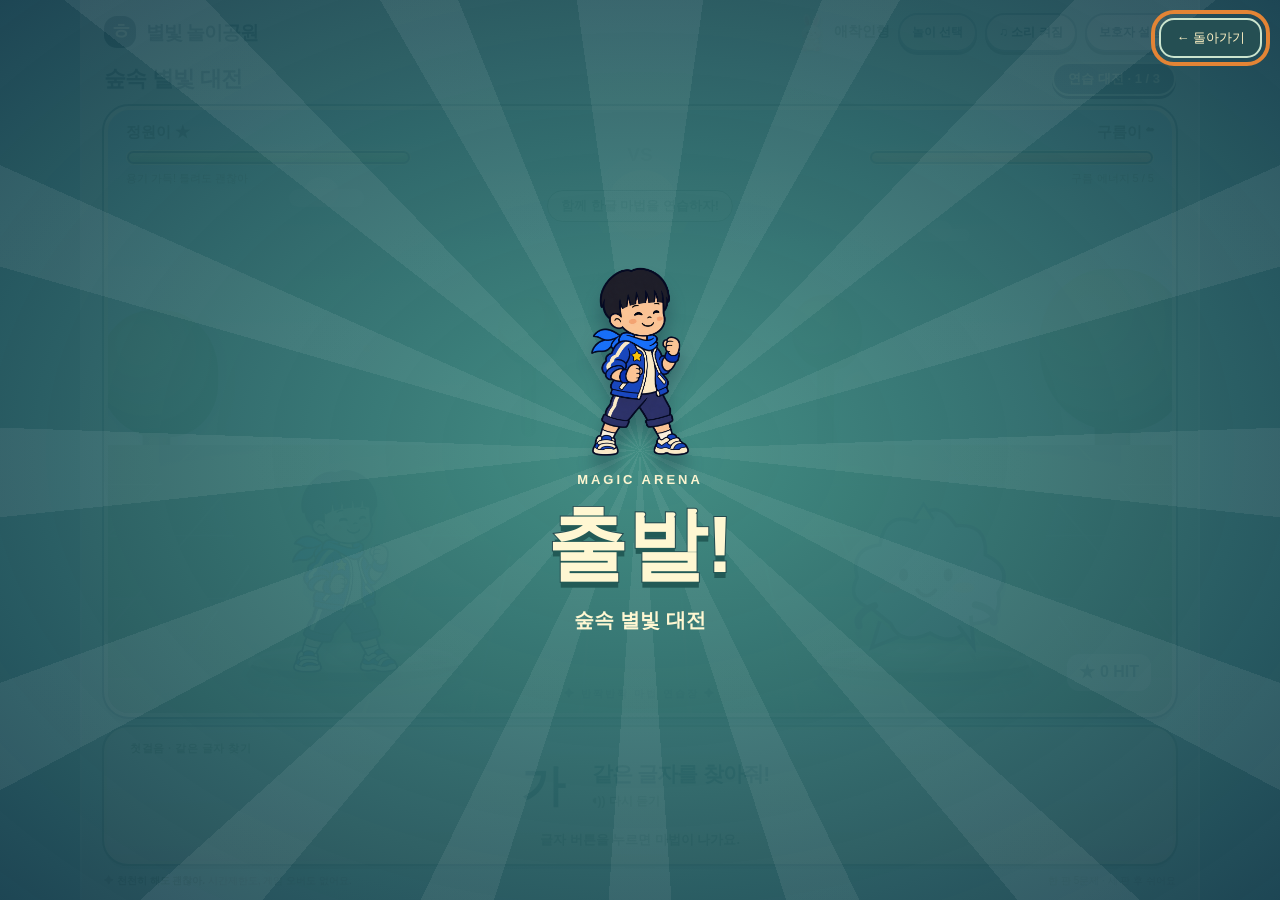
==== games/hangul/battle/index.html @ 3f36e728 "Open the Starlight Play Park with eight games and shared plush companions" ====
<!doctype html>
<html lang="ko">
  <head>
    <meta charset="utf-8" />
    <meta name="viewport" content="width=device-width,initial-scale=1" />
    <meta name="theme-color" content="#1b1835" />
    <title>숲속 별빛 대전 · 별빛 놀이공원</title>
    <link rel="stylesheet" href="../../../shared/hangul/field.css" />
    <script defer src="../../../shared/park.js"></script>
    <script defer src="../../../shared/hangul/words.js"></script>
    <script defer src="../../../shared/hangul/controls.js"></script>
    <script defer src="game.js"></script>
  </head>
  <body class="battle-mode" data-game="battle">
    <main class="shell">
      <header>
        <div class="brand"><span>ㅎ</span>별빛 놀이공원</div>
        <div class="header-actions">
          <div id="petLabel">
            <img id="petPortrait" alt="" /><span>애착인형</span>
          </div>
          <button class="small" id="menuButton">놀이 선택</button
          ><button class="small" id="sound" aria-pressed="true">
            ♪ 소리 켜짐</button
          ><button class="small" id="settings">보호자 설정</button>
        </div>
      </header>
      <section class="intro">
        <div>
          <h1 id="gameTitle">숲속 별빛 대전</h1>
          <p>글자를 찾으면, 나의 한글 마법이 반짝!</p>
        </div>
        <div class="round-label" id="roundLabel">연습 대전 · 1 / 3</div>
      </section>
      <section
        id="arena"
        class="arena"
        aria-label="선택한 히어로와 구름 친구의 한글 마법 대전"
      >
        <div class="world" aria-hidden="true">
          <div class="world-hills"></div>
          <div class="world-trees">
            <i class="world-tree"></i><i class="world-tree"></i
            ><i class="world-tree"></i><i class="world-tree"></i>
          </div>
          <div class="world-floor"></div>
          <i class="world-orb" style="--orb-x: 24%; --orb-y: 39%"></i
          ><i class="world-orb" style="--orb-x: 70%; --orb-y: 44%"></i
          ><i class="world-orb" style="--orb-x: 51%; --orb-y: 62%"></i>
          <div class="world-front"></div>
        </div>
        <div class="sun"></div>
        <div class="cloud"></div>
        <div class="cloud second"></div>
        <div class="hud">
          <div class="fighter-info">
            <div class="name">
              <span id="heroName">정원이</span>
              <span aria-hidden="true">★</span>
            </div>
            <div class="meter">
              <div class="fill" style="width: 100%"></div>
            </div>
            <div class="meter-note">용기 가득! 틀려도 괜찮아</div>
          </div>
          <div class="versus">VS</div>
          <div class="fighter-info right">
            <div class="name">구름이 <span aria-hidden="true">☁</span></div>
            <div
              class="meter"
              role="progressbar"
              aria-label="남은 구름 에너지"
              aria-valuemin="0"
              aria-valuemax="100"
              aria-valuenow="100"
              id="rivalMeter"
            >
              <div class="fill" id="rivalFill" style="width: 100%"></div>
            </div>
            <div class="meter-note" id="energyNote">구름 에너지 5 / 5</div>
          </div>
        </div>
        <div class="bubble" id="bubble">함께 한글 마법을 연습하자!</div>
        <div class="platform left"></div>
        <div class="platform right"></div>
        <div class="fighter hero" id="hero" aria-hidden="true">
          <img class="hero-sprite" id="heroSprite" alt="" />
        </div>
        <div class="fighter rival" id="rival" aria-hidden="true">
          <svg viewBox="0 0 190 200">
            <path
              d="M37 128Q8 119 21 94q-8-32 25-36 6-38 39-25 24-29 45 4 34-3 32 32 32 15 14 42 6 32-29 34-18 28-46 10-32 15-43-10z"
              fill="#c3b9eb"
              stroke="#4b4866"
              stroke-width="4"
            />
            <path
              d="M46 142l-9 29 30-12M132 147l17 23-3-34"
              fill="#afa2db"
              stroke="#4b4866"
              stroke-width="4"
            />
            <ellipse cx="72" cy="91" rx="5" ry="7" fill="#4b4866" />
            <ellipse cx="121" cy="91" rx="5" ry="7" fill="#4b4866" />
            <path
              d="M87 108q10 12 20 0"
              fill="none"
              stroke="#4b4866"
              stroke-width="4"
              stroke-linecap="round"
            />
            <ellipse cx="57" cy="105" rx="12" ry="6" fill="#e6a3bf" />
            <ellipse cx="138" cy="105" rx="12" ry="6" fill="#e6a3bf" />
            <path
              d="M83 30l11-17 11 17"
              fill="#ffd88a"
              stroke="#4b4866"
              stroke-width="3"
            />
            <path
              d="M40 125q-22 9-17 22M151 124q24 6 20 19"
              fill="none"
              stroke="#4b4866"
              stroke-width="8"
              stroke-linecap="round"
            />
          </svg>
        </div>
        <div class="slash" id="slash" aria-hidden="true"></div>
        <div class="impact" id="impact" aria-hidden="true">
          <span id="impactText">팡!</span>
        </div>
        <div class="shield" id="shield" aria-hidden="true">✧</div>
        <div class="counter-shot" id="counterShot" aria-hidden="true"></div>
        <div class="combat-label" id="combatLabel" aria-hidden="true"></div>
        <div class="combo" id="combo" aria-label="성공한 마법 횟수">
          ★ 0 HIT
        </div>
        <div class="energy" id="energy" aria-hidden="true">✦</div>
        <div class="arena-tag">✦ 반짝반짝 마법 연습장 ✦</div>
      </section>
      <section id="battleLesson" class="lesson" aria-label="한글 문제">
        <div class="lesson-top">
          <span class="step" id="step">첫걸음 · 같은 글자 찾기</span>
          <div class="dots" id="dots" aria-label="문제 진행"></div>
        </div>
        <div class="prompt-row">
          <div class="target" id="target">가</div>
          <div>
            <h2 class="question" id="question">같은 글자를 찾아줘!</h2>
            <button class="listen" id="listen">◖)) 다시 듣기</button>
          </div>
        </div>
        <div class="choices" id="choices"></div>
        <p class="feedback" id="feedback" role="status" aria-live="polite">
          글자 버튼을 누르면 마법이 나가요.
        </p>
      </section>
      <footer class="bottom">
        <span
          >✦ <strong>천천히 해도 괜찮아.</strong> 시간제한도, 게임 오버도
          없어요.</span
        ><span id="playNote">한 판 5문제 · 세 판 후 쉬어요</span>
      </footer>
    </main>
    <div
      class="scene-curtain"
      id="sceneCurtain"
      role="dialog"
      aria-modal="true"
      aria-labelledby="sceneLabel"
      hidden
    >
      <button id="sceneCancel">← 돌아가기</button>
      <div class="scene-load">
        <img id="sceneAvatar" alt="" />
        <p class="stage-tag" id="sceneStage">MAGIC ADVENTURE</p>
        <div
          class="scene-count"
          id="sceneCount"
          role="status"
          aria-live="polite"
        >
          준비!
        </div>
        <div class="scene-label" id="sceneLabel">숲속 별빛 대전으로!</div>
      </div>
    </div>
    <div
      class="overlay"
      id="result"
      role="dialog"
      aria-modal="true"
      aria-labelledby="resultTitle"
      hidden
    >
      <div class="card">
        <span class="badge" id="resultBadge">대전 성공!</span>
        <div class="victory-ribbon" aria-hidden="true">CLEAR!</div>
        <div class="victory-party"><img id="victoryPortrait" alt="" /></div>
        <div class="victory-stars" aria-hidden="true">★ ★ ★</div>
        <h2 id="resultTitle">멋진 한글 히어로!</h2>
        <p id="resultText"></p>
        <div
          id="learned"
          style="
            font-size: 30px;
            letter-spacing: 8px;
            font-weight: 900;
            margin: 20px 0;
          "
        ></div>
        <button class="primary" id="again">한 번 더 대결하기 →</button
        ><button class="close" id="home">놀이 고르기</button>
      </div>
    </div>
    <div
      class="overlay"
      id="parent"
      role="dialog"
      aria-modal="true"
      aria-labelledby="parentTitle"
      hidden
    >
      <div class="card">
        <span class="badge">함께 놀아 주세요</span>
        <h2 id="parentTitle">보호자 설정</h2>
        <div class="parent-fields">
          <label
            >놀이 단계<select id="modeSelect">
              <option value="match">같은 글자 찾기</option>
              <option value="word">그림의 첫 글자 찾기</option>
            </select></label
          ><label
            >선택지 개수<select id="countSelect">
              <option value="3">3개</option>
              <option value="2">2개 (더 쉽게)</option>
            </select></label
          ><label
            >안내 음성<select id="voiceSelect">
              <option value="natural">자연스러운 음성 (Supertonic)</option>
              <option value="device">기기 기본 음성</option>
            </select></label
          ><button class="small" id="voicePreview">▶ 목소리 들어 보기</button
          ><label
            >액션 연출<select id="motionSelect">
              <option value="strong">박진감 있게</option>
              <option value="gentle">부드럽게</option>
            </select></label
          >
        </div>
        <p>
          처음에는 글자를 함께 읽어 주세요. 틀려도 감점 없이 다시 고를 수 있고,
          두 번 헷갈리면 정답에 테두리가 생겨요.
        </p>
        <p class="fine">
          자동 진행은 없어요. 정답 뒤 ‘다음 문제’를 눌러 주세요.<br />설정을
          적용하면 새 대전이 시작돼요.
        </p>
        <button class="primary" id="apply">적용하고 새로 시작</button
        ><button class="close" id="parentClose">돌아가기</button>
      </div>
    </div>
  </body>
</html>
---- shared/hangul/field.css ----
:root {
  --ink: #183e38;
  --paper: #fffdf3;
  --green: #d9ed8d;
  --orange: #ffb881;
  --line: #224b40;
}
* {
  box-sizing: border-box;
}
body {
  margin: 0;
  background: #f2f1df;
  color: var(--ink);
  font-family: 'Malgun Gothic', 'Apple SD Gothic Neo', sans-serif;
}
button,
select {
  font: inherit;
}
button {
  cursor: pointer;
  color: inherit;
  touch-action: manipulation;
}
button:focus-visible,
select:focus-visible {
  outline: 4px solid #e38435;
  outline-offset: 4px;
}
button:disabled {
  cursor: default;
}
.shell {
  max-width: 1120px;
  margin: auto;
  padding: 25px 30px 28px;
}
header {
  display: flex;
  align-items: center;
  justify-content: space-between;
  gap: 15px;
  margin-bottom: 22px;
}
.brand {
  font-size: 25px;
  font-weight: 900;
  letter-spacing: -1px;
}
.brand span {
  display: inline-grid;
  place-items: center;
  width: 39px;
  height: 39px;
  background: var(--ink);
  color: #e4edb3;
  border-radius: 13px;
  margin-right: 10px;
  font-size: 22px;
}
.header-actions {
  display: flex;
  gap: 8px;
}
.small {
  border: 1px solid #b7c2a9;
  border-radius: 25px;
  background: transparent;
  padding: 10px 16px;
  font-size: 14px;
  font-weight: 700;
}
.intro {
  display: flex;
  justify-content: space-between;
  align-items: end;
  margin: 0 0 19px;
}
.eyebrow {
  font-size: 11px;
  letter-spacing: 2px;
  font-weight: 800;
  color: #607659;
}
.intro h1 {
  font-size: clamp(25px, 4vw, 38px);
  letter-spacing: -1.8px;
  margin: 7px 0;
}
.intro p {
  font-size: 14px;
  color: #647260;
  margin: 0;
}
.round-label {
  font-size: 13px;
  white-space: nowrap;
  background: #e4e7d3;
  padding: 10px 15px;
  border-radius: 25px;
}
.arena {
  height: 340px;
  border: 2px solid var(--line);
  border-radius: 25px;
  position: relative;
  overflow: hidden;
  background: linear-gradient(#d5e9df, #eaf0ce 68%, #c3d794 68%, #a9c476);
  isolation: isolate;
}
.arena:before,
.arena:after {
  content: '';
  position: absolute;
  border-radius: 50% 50% 0 0;
  z-index: -1;
}
.arena:before {
  width: 600px;
  height: 210px;
  background: #b8d0ac;
  left: -180px;
  bottom: 70px;
  transform: rotate(9deg);
}
.arena:after {
  width: 630px;
  height: 210px;
  background: #a8c6a0;
  right: -200px;
  bottom: 50px;
  transform: rotate(-12deg);
}
.sun {
  position: absolute;
  width: 69px;
  height: 69px;
  background: #fff7c6;
  border-radius: 50%;
  top: 75px;
  left: 47%;
  box-shadow: 0 0 0 14px #fff7c633;
}
.cloud {
  position: absolute;
  top: 79px;
  left: 17%;
  width: 75px;
  height: 18px;
  background: #ffffff77;
  border-radius: 50px;
}
.cloud:after {
  content: '';
  position: absolute;
  width: 35px;
  height: 30px;
  background: #ffffff77;
  bottom: 0;
  left: 15px;
  border-radius: 50%;
}
.cloud.second {
  left: 75%;
  top: 116px;
  transform: scale(0.7);
}
.hud {
  display: flex;
  justify-content: space-between;
  padding: 20px 22px;
  gap: 24px;
}
.fighter-info {
  width: 34%;
  max-width: 285px;
}
.fighter-info.right {
  text-align: right;
}
.name {
  font-size: 14px;
  font-weight: 900;
  margin-bottom: 8px;
}
.meter {
  height: 13px;
  padding: 3px;
  background: #ffffffa8;
  border: 1px solid #325a4355;
  border-radius: 20px;
}
.fill {
  height: 100%;
  border-radius: 10px;
  background: #527e44;
  transition: width 0.5s;
}
.right .fill {
  background: #da9160;
}
.meter-note {
  font-size: 11px;
  margin-top: 6px;
  color: #4d674c;
}
.versus {
  font-size: 19px;
  font-weight: 900;
  align-self: center;
  opacity: 0.55;
}
.fighter {
  position: absolute;
  width: 175px;
  height: 182px;
  bottom: 39px;
  filter: drop-shadow(0 10px 0 #38543820);
  transform-origin: 50% 100%;
}
.fighter.hero {
  left: 15%;
  animation: bob 2s infinite ease-in-out;
}
.fighter.rival {
  right: 15%;
  animation: bob 2.4s infinite ease-in-out;
}
.fighter svg {
  width: 100%;
  height: 100%;
}
.fighter.attack {
  animation: attack 0.65s ease-in-out;
}
.fighter.hit {
  animation: hit 0.65s ease-in-out;
}
.platform {
  position: absolute;
  width: 215px;
  height: 28px;
  background: #63805240;
  border: 2px solid #63805220;
  border-radius: 50%;
  bottom: 32px;
}
.platform.left {
  left: calc(15% - 20px);
}
.platform.right {
  right: calc(15% - 20px);
}
.arena-tag {
  position: absolute;
  bottom: 12px;
  left: 0;
  right: 0;
  text-align: center;
  font-size: 11px;
  font-weight: 700;
  letter-spacing: 2px;
  color: #476a42;
}
.energy {
  position: absolute;
  top: 51%;
  left: 36%;
  font-size: 58px;
  opacity: 0;
  pointer-events: none;
  filter: drop-shadow(0 0 15px #fff);
}
.energy.fire {
  animation: fire 0.65s ease-in forwards;
}
.bubble {
  position: absolute;
  top: 99px;
  left: 50%;
  transform: translateX(-50%);
  background: var(--paper);
  padding: 9px 17px;
  border: 1.5px solid var(--ink);
  border-radius: 20px;
  font-size: 13px;
  font-weight: 800;
  white-space: nowrap;
}
.lesson {
  position: relative;
  background: var(--paper);
  margin-top: 15px;
  border: 2px solid var(--line);
  border-radius: 24px;
  padding: 22px 28px 25px;
}
.lesson-top {
  display: flex;
  align-items: center;
  justify-content: space-between;
  gap: 14px;
}
.step {
  font-size: 12px;
  font-weight: 800;
  color: #718257;
  letter-spacing: 0.5px;
}
.dots {
  display: flex;
  gap: 7px;
}
.dot {
  width: 11px;
  height: 11px;
  border: 1.5px solid #b2bda0;
  border-radius: 50%;
  background: transparent;
}
.dot.done {
  background: #71974b;
  border-color: #71974b;
}
.dot.current {
  box-shadow: 0 0 0 3px #dce8c8;
}
.prompt-row {
  display: flex;
  justify-content: center;
  align-items: center;
  gap: 20px;
  min-height: 105px;
}
.target {
  font-size: 56px;
  font-weight: 900;
  line-height: 1.2;
  min-width: 78px;
  text-align: center;
}
.question {
  font-size: 22px;
  font-weight: 900;
  letter-spacing: -0.8px;
  margin: 0 0 9px;
}
.listen {
  padding: 6px 0;
  background: none;
  border: 0;
  font-size: 14px;
  font-weight: 700;
  color: #6b7f59;
}
.choices {
  display: grid;
  grid-template-columns: repeat(3, 1fr);
  gap: 14px;
  max-width: 720px;
  margin: 9px auto 0;
}
.choice {
  border: 2px solid var(--ink);
  border-radius: 17px;
  background: #fffef8;
  box-shadow: 0 5px 0 #d6dbc4;
  min-height: 91px;
  font-size: 45px;
  font-weight: 900;
  transition:
    transform 0.15s,
    background 0.15s;
}
.choice:hover:not(:disabled) {
  transform: translateY(-3px);
  background: #edf4d8;
}
.choice:active:not(:disabled) {
  transform: translateY(4px);
  box-shadow: none;
}
.choice.correct {
  background: #d9ed8d;
}
.choice.wrong {
  background: #ffead5;
  animation: wiggle 0.3s;
}
.choice.hint {
  border: 4px solid #719b32;
  background: #edf4d8;
}
.feedback {
  text-align: center;
  font-size: 14px;
  min-height: 22px;
  margin: 19px 0 0;
  color: #607653;
  font-weight: 700;
}
.bottom {
  display: flex;
  justify-content: space-between;
  align-items: center;
  gap: 16px;
  margin-top: 17px;
  color: #6e7a64;
  font-size: 12px;
}
.bottom strong {
  color: #46603d;
}
.overlay {
  position: fixed;
  inset: 0;
  z-index: 10;
  background: #163d35a8;
  backdrop-filter: blur(7px);
  display: grid;
  place-items: center;
  padding: 22px;
}
.overlay[hidden] {
  display: none;
}
.card {
  width: min(520px, 100%);
  max-height: 93dvh;
  overflow: auto;
  background: #fffdf3;
  border: 2px solid var(--ink);
  border-radius: 30px;
  padding: 34px;
  text-align: center;
  box-shadow: 0 22px 80px #092e3140;
}
.card .badge {
  display: inline-block;
  padding: 8px 14px;
  background: #e9edd7;
  border-radius: 25px;
  font-size: 12px;
  font-weight: 800;
}
.card h2 {
  font-size: 34px;
  line-height: 1.3;
  letter-spacing: -1.4px;
  margin: 20px 0 12px;
}
.card p {
  color: #65725c;
  font-size: 15px;
  line-height: 1.8;
}
.mascot {
  font-size: 61px;
  margin: 17px;
}
.primary {
  background: var(--ink);
  color: #f1f6d4;
  border: 0;
  border-radius: 16px;
  padding: 18px 25px;
  font-weight: 900;
  font-size: 19px;
  width: 100%;
  margin-top: 14px;
}
.mode-picker {
  display: grid;
  grid-template-columns: 1fr 1fr;
  gap: 10px;
  margin: 22px 0 13px;
}
.mode {
  border: 2px solid #ccd4b9;
  background: #fffdf3;
  border-radius: 15px;
  padding: 15px 7px;
  font-weight: 900;
}
.mode.active {
  border-color: var(--ink);
  background: #e5edc9;
}
.mode small {
  display: block;
  font-size: 11px;
  font-weight: 400;
  margin-top: 7px;
}
.card .fine {
  font-size: 12px;
}
.close {
  margin-top: 14px;
  border: 0;
  background: none;
  text-decoration: underline;
  padding: 10px;
}
.parent-fields {
  text-align: left;
  display: grid;
  gap: 15px;
  margin: 20px 0;
}
.parent-fields label {
  display: flex;
  justify-content: space-between;
  align-items: center;
  font-size: 14px;
  gap: 12px;
}
.parent-fields select {
  padding: 9px;
  border: 1px solid #9aaa83;
  border-radius: 8px;
  background: white;
}
.spark {
  position: absolute;
  pointer-events: none;
  animation: confetti 1.8s forwards;
  font-size: 25px;
  top: -30px;
  z-index: 12;
}
@keyframes bob {
  50% {
    transform: translateY(-7px) rotate(2deg);
  }
}
@keyframes attack {
  40% {
    transform: translateX(45px) rotate(12deg);
  }
  70% {
    transform: translateX(0) rotate(-4deg);
  }
}
@keyframes hit {
  40% {
    transform: translateX(12px) rotate(8deg);
  }
  70% {
    transform: translateX(-5px);
  }
}
@keyframes fire {
  0% {
    opacity: 0;
    transform: scale(0.3);
  }
  20% {
    opacity: 1;
  }
  80% {
    opacity: 1;
  }
  100% {
    opacity: 0;
    transform: translateX(230px) scale(1.3);
  }
}
@keyframes wiggle {
  25% {
    transform: translateX(-6px);
  }
  75% {
    transform: translateX(6px);
  }
}
@keyframes confetti {
  to {
    transform: translateY(100vh) rotate(240deg);
    opacity: 0;
  }
}
@media (max-width: 620px) {
  .shell {
    padding: 16px 12px;
  }
  .brand {
    font-size: 19px;
  }
  .brand span {
    margin-right: 5px;
    width: 32px;
    height: 32px;
    font-size: 18px;
  }
  .small {
    padding: 9px 11px;
    font-size: 12px;
  }
  .header-actions {
    gap: 5px;
  }
  .intro {
    margin-bottom: 15px;
  }
  .intro p {
    font-size: 12px;
  }
  .round-label {
    font-size: 11px;
    padding: 8px;
  }
  .arena {
    height: 290px;
    border-radius: 20px;
  }
  .hud {
    padding: 16px 14px;
  }
  .fighter-info {
    width: 39%;
  }
  .fighter {
    width: 130px;
    height: 150px;
    bottom: 34px;
  }
  .fighter.hero {
    left: 5%;
  }
  .fighter.rival {
    right: 5%;
  }
  .platform {
    width: 150px;
    bottom: 30px;
  }
  .platform.left {
    left: 3%;
  }
  .platform.right {
    right: 3%;
  }
  .bubble {
    top: 94px;
    font-size: 11px;
  }
  .sun {
    left: 43%;
    top: 98px;
    width: 50px;
    height: 50px;
  }
  .lesson {
    padding: 18px 15px;
  }
  .question {
    font-size: 18px;
  }
  .target {
    font-size: 48px;
    min-width: 60px;
  }
  .prompt-row {
    gap: 12px;
  }
  .choice {
    font-size: 38px;
    min-height: 85px;
  }
  .choices {
    gap: 10px;
  }
  .bottom {
    align-items: start;
    line-height: 1.6;
    font-size: 11px;
  }
  .card {
    padding: 25px;
  }
  .card h2 {
    font-size: 29px;
  }
  .energy {
    left: 28%;
    font-size: 43px;
  }
}
@media (prefers-reduced-motion: reduce) {
  *,
  *:before,
  *:after {
    animation-duration: 0.01ms !important;
    animation-iteration-count: 1 !important;
    transition: none !important;
  }
}

/* Arcade combat: wind-up, rush, hit stop, recoil and recovery. */
.arena {
  --dash: clamp(95px, 27vw, 340px);
}
.fighter.hero.attack {
  animation: heroRush 1.05s both;
  z-index: 3;
}
.fighter.hero.attack svg {
  animation: punchPose 1.05s both;
}
.fighter.hero.attack.kick svg {
  animation: kickPose 1.05s both;
}
.fighter.hero.attack.beam {
  animation: beamPose 1.05s both;
}
.fighter.rival.hit {
  animation: heavyHit 1.05s both;
}
.fighter.rival.countering {
  animation: counterPose 0.9s both;
}
.fighter.hero.guarding {
  animation: guardPose 0.9s both;
}
.energy.fire {
  left: 27%;
  top: 49%;
  font-size: 76px;
  color: #fffbc2;
  animation: powerShot 1.05s both;
  z-index: 4;
  text-shadow:
    0 0 12px #f9b12c,
    0 0 28px #f9b12c;
}
.arena.beam .energy.fire {
  font-size: 100px;
  color: #c5ffff;
  text-shadow:
    0 0 18px #20dfeb,
    0 0 34px #fff;
}
.arena.finisher .energy.fire {
  font-size: 125px;
  color: #fff4ab;
}
.arena.shaking {
  animation: arenaShake 0.32s 0.34s both;
}
.impact {
  position: absolute;
  right: 17%;
  top: 44%;
  width: 145px;
  height: 145px;
  display: grid;
  place-items: center;
  opacity: 0;
  z-index: 5;
  pointer-events: none;
  background: #ffe997;
  clip-path: polygon(
    50% 0,
    60% 28%,
    85% 10%,
    76% 39%,
    100% 50%,
    77% 60%,
    91% 89%,
    62% 77%,
    50% 100%,
    39% 76%,
    10% 90%,
    24% 61%,
    0 50%,
    24% 40%,
    10% 10%,
    39% 25%
  );
  filter: drop-shadow(0 0 12px #fff);
}
.impact span {
  font-size: 31px;
  font-weight: 900;
  transform: rotate(-12deg);
  color: #683620;
}
.impact.burst {
  animation: impactPop 0.65s 0.32s both;
}
.slash {
  position: absolute;
  left: 35%;
  top: 47%;
  width: 220px;
  height: 72px;
  border-top: 10px solid #fffde2;
  border-bottom: 4px solid #f8be55;
  border-radius: 50%;
  transform: rotate(-20deg);
  opacity: 0;
  z-index: 3;
  pointer-events: none;
}
.slash.active {
  animation: slashSwipe 0.65s 0.1s both;
}
.shield {
  position: absolute;
  left: 13%;
  bottom: 30px;
  width: 190px;
  height: 200px;
  border: 7px solid #91efff;
  border-radius: 50%;
  background: radial-gradient(ellipse, #a6f6ff05, #a6f6ff88);
  box-shadow:
    0 0 22px #b8ffff,
    inset 0 0 30px #fff;
  opacity: 0;
  z-index: 4;
  display: grid;
  place-items: center;
  color: #fff;
  font-size: 61px;
  pointer-events: none;
}
.shield.active {
  animation: shieldBlock 0.9s both;
}
.counter-shot {
  position: absolute;
  right: 25%;
  top: 54%;
  width: 42px;
  height: 42px;
  border-radius: 50%;
  background: #d3b5ff;
  box-shadow:
    12px 0 0 #bda4e988,
    24px 0 0 #bda4e944,
    0 0 15px #fff;
  opacity: 0;
  z-index: 3;
  pointer-events: none;
}
.counter-shot.active {
  animation: counterShot 0.9s both;
}
.combat-label {
  position: absolute;
  left: 50%;
  top: 37%;
  transform: translateX(-50%);
  padding: 7px 17px;
  background: #24493e;
  color: #fff6cb;
  font-size: 19px;
  font-weight: 900;
  border: 2px solid #fff4b4;
  border-radius: 10px;
  opacity: 0;
  z-index: 6;
  white-space: nowrap;
  pointer-events: none;
}
.combat-label.active {
  animation: labelPop 1s both;
}
.combo {
  position: absolute;
  right: 21px;
  bottom: 22px;
  font-weight: 900;
  font-size: 16px;
  color: #24483b;
  z-index: 5;
  background: #fff9d9d9;
  border-radius: 12px;
  padding: 8px 12px;
}
.combo.pulse {
  animation: comboPop 0.4s both;
}
@keyframes heroRush {
  0% {
    transform: translateX(0);
  }
  15% {
    transform: translateX(-24px) rotate(-10deg) scale(0.94);
  }
  32% {
    transform: translateX(var(--dash)) rotate(8deg) scale(1.1);
  }
  38%,
  48% {
    transform: translateX(var(--dash)) rotate(8deg) scale(1.1);
  }
  65% {
    transform: translateX(calc(var(--dash) * 0.6)) rotate(-4deg);
  }
  100% {
    transform: translateX(0);
  }
}
@keyframes punchPose {
  15% {
    transform: rotate(-10deg);
  }
  34%,
  48% {
    transform: rotate(15deg) scaleX(1.14);
  }
  100% {
    transform: rotate(0);
  }
}
@keyframes kickPose {
  15% {
    transform: rotate(-20deg);
  }
  32%,
  48% {
    transform: rotate(65deg) scale(1.05);
  }
  65% {
    transform: rotate(-12deg);
  }
  100% {
    transform: rotate(0);
  }
}
@keyframes beamPose {
  15% {
    transform: translateX(-20px) scale(0.92);
  }
  33%,
  48% {
    transform: translateX(18px) rotate(10deg) scale(1.08);
  }
  100% {
    transform: translateX(0);
  }
}
@keyframes heavyHit {
  0%,
  32% {
    transform: translateX(0);
  }
  35%,
  45% {
    transform: translateX(39px) rotate(22deg) scaleX(0.83);
  }
  55% {
    transform: translateX(29px) translateY(-17px) rotate(-12deg);
  }
  70% {
    transform: translateX(16px) rotate(8deg);
  }
  100% {
    transform: translateX(0);
  }
}
@keyframes powerShot {
  0%,
  18% {
    opacity: 0;
    left: 27%;
    transform: scale(0.3) rotate(0);
  }
  23% {
    opacity: 1;
  }
  36%,
  48% {
    opacity: 1;
    left: 70%;
    transform: scale(1.4) rotate(150deg);
  }
  65%,
  100% {
    opacity: 0;
    left: 74%;
    transform: scale(2) rotate(210deg);
  }
}
@keyframes arenaShake {
  0%,
  100% {
    transform: translate(0);
  }
  15%,
  55% {
    transform: translate(-5px, 2px);
  }
  35%,
  75% {
    transform: translate(5px, -2px);
  }
}
@keyframes impactPop {
  0% {
    opacity: 0;
    transform: scale(0.1) rotate(-20deg);
  }
  15%,
  40% {
    opacity: 1;
    transform: scale(1.2) rotate(8deg);
  }
  70% {
    opacity: 0.85;
    transform: scale(1.35) rotate(-4deg);
  }
  100% {
    opacity: 0;
    transform: scale(1.6);
  }
}
@keyframes slashSwipe {
  0% {
    opacity: 0;
    transform: translateX(-80px) rotate(-25deg) scale(0.3);
  }
  35% {
    opacity: 1;
  }
  75% {
    opacity: 0.7;
    transform: translateX(160px) rotate(10deg) scale(1.4);
  }
  100% {
    opacity: 0;
    transform: translateX(190px) scale(1.5);
  }
}
@keyframes shieldBlock {
  0% {
    opacity: 0;
    transform: scale(0.5);
  }
  25% {
    opacity: 0.9;
    transform: scale(1);
  }
  45% {
    opacity: 1;
    transform: scale(0.93);
  }
  65% {
    opacity: 0.8;
    transform: scale(1.1);
  }
  100% {
    opacity: 0;
    transform: scale(1.2);
  }
}
@keyframes counterShot {
  0%,
  10% {
    opacity: 0;
    right: 25%;
  }
  20% {
    opacity: 1;
  }
  46% {
    opacity: 1;
    right: 72%;
    transform: scale(1);
  }
  65%,
  100% {
    opacity: 0;
    right: 72%;
    transform: scale(2);
  }
}
@keyframes counterPose {
  20% {
    transform: translateX(20px) rotate(10deg);
  }
  40% {
    transform: translateX(-35px) rotate(-14deg);
  }
  100% {
    transform: translateX(0);
  }
}
@keyframes guardPose {
  20% {
    transform: translateX(-8px) rotate(-9deg);
  }
  45% {
    transform: translateX(-16px) scaleX(0.94);
  }
  65% {
    transform: translateX(3px);
  }
  100% {
    transform: translateX(0);
  }
}
@keyframes labelPop {
  0% {
    opacity: 0;
    transform: translateX(-50%) scale(0.6);
  }
  15%,
  75% {
    opacity: 1;
    transform: translateX(-50%) scale(1);
  }
  100% {
    opacity: 0;
    transform: translateX(-50%) translateY(-12px);
  }
}
@keyframes comboPop {
  50% {
    transform: scale(1.2) rotate(-4deg);
  }
}
.arena.gentle {
  --dash: 30px;
}
.arena.gentle.shaking {
  animation: none;
}
.arena.gentle .impact {
  width: 105px;
  height: 105px;
}
.arena.gentle .slash {
  display: none;
}
@media (max-width: 620px) {
  .arena {
    --dash: clamp(70px, 21vw, 130px);
  }
  .impact {
    right: 8%;
    top: 45%;
    width: 105px;
    height: 105px;
  }
  .impact span {
    font-size: 25px;
  }
  .shield {
    left: 3%;
    width: 145px;
    height: 170px;
    bottom: 27px;
  }
  .combat-label {
    top: 42%;
    font-size: 15px;
  }
  .slash {
    width: 115px;
    left: 23%;
    top: 58%;
  }
  .combo {
    right: 11px;
    bottom: 9px;
    font-size: 12px;
    padding: 5px 8px;
  }
}
@media (prefers-reduced-motion: reduce) {
  .arena.shaking {
    animation: none !important;
  }
  .fighter.hero.attack,
  .fighter.rival.hit,
  .fighter.rival.countering,
  .fighter.hero.guarding {
    animation: none !important;
  }
  .impact.burst,
  .shield.active,
  .combat-label.active {
    animation: none !important;
    opacity: 1;
  }
  .energy.fire,
  .counter-shot.active,
  .slash.active {
    display: none;
  }
}

.personal-title {
  display: block;
  font-size: 0.62em;
  letter-spacing: -0.5px;
  color: #607659;
  margin-bottom: 10px;
}

[hidden] {
  display: none !important;
}
#welcome .card {
  width: min(700px, 100%);
  padding: 25px 30px;
}
#welcome h2 {
  font-size: 29px;
  margin: 10px 0;
}
#welcome .mascot {
  display: none;
}
#welcome .fine {
  margin: 9px 0 0;
}
.personal-title {
  font-size: 0.65em;
}
.picker-label {
  font-size: 14px;
  font-weight: 900;
  text-align: left;
  margin: 15px 0 9px;
}
.character-picker,
.game-picker {
  display: grid;
  grid-template-columns: 1fr 1fr;
  gap: 12px;
}
.character-option {
  position: relative;
  border: 2px solid #b6c9b2;
  border-radius: 20px;
  background: linear-gradient(150deg, #f3faff, #dceaff);
  padding: 8px 10px 12px;
  font-size: 19px;
  font-weight: 900;
  box-shadow: 0 4px 0 #c8d3c2;
}
.character-option.orange {
  background: linear-gradient(150deg, #fff9e8, #ffe1b7);
}
.character-option[aria-pressed='true'] {
  border: 3px solid #234a3c;
  box-shadow: 0 4px 0 #234a3c;
}
.character-option[aria-pressed='true']:after {
  content: '✓';
  position: absolute;
  right: 11px;
  top: 10px;
  color: #fff;
  background: #234a3c;
  border-radius: 50%;
  width: 25px;
  height: 25px;
  font-size: 18px;
}
.character-option img {
  width: 100%;
  height: 155px;
  object-fit: contain;
  display: block;
  filter: drop-shadow(0 5px 3px #24434428);
}
.game-option {
  padding: 13px 8px;
  border: 2px solid #c5cfb5;
  border-radius: 14px;
  background: #fffdf5;
  font-weight: 900;
  font-size: 15px;
}
.game-option[aria-pressed='true'] {
  background: #e1edb8;
  border-color: #234a3c;
}
.game-option small {
  display: block;
  font-size: 11px;
  font-weight: 400;
  margin-top: 5px;
}
#welcome .mode-picker {
  margin: 12px 0 0;
}
#welcome .mode {
  padding: 9px;
  font-size: 13px;
}
#welcome .primary {
  margin-top: 15px;
  padding: 14px;
}
.hero-sprite {
  width: 100%;
  height: 100%;
  object-fit: contain;
  object-position: center bottom;
  display: block;
  transform-origin: 50% 75%;
}
.fighter.hero {
  height: 205px;
  width: 155px;
  bottom: 40px;
  filter: drop-shadow(4px 10px 5px #1e483955);
}
.fighter.hero.attack .hero-sprite {
  animation: punchPose 1.05s both;
}
.fighter.hero.attack.kick .hero-sprite {
  animation: kickPose 1.05s both;
}
.arena {
  height: 390px;
  background: linear-gradient(#92cfdb, #d5eee2 52%, #abc988);
  perspective: 700px;
  --view-x: 0px;
  --view-y: 0px;
}
.arena:before,
.arena:after {
  display: none;
}
.world {
  position: absolute;
  inset: 0;
  pointer-events: none;
  overflow: hidden;
  z-index: 0;
  perspective: 650px;
}
.world-hills {
  position: absolute;
  inset: 40% -10% 0;
  background:
    radial-gradient(ellipse at 25% 95%, #6d9b76 0 42%, transparent 42.5%),
    radial-gradient(ellipse at 82% 95%, #87b082 0 49%, transparent 49.5%);
  transform: translate(
    calc(var(--view-x) * -0.25),
    calc(var(--view-y) * -0.25)
  );
  filter: blur(0.5px);
}
.world-floor {
  position: absolute;
  left: -35%;
  width: 170%;
  height: 83%;
  bottom: -35%;
  transform-origin: 50% 10%;
  transform: rotateX(58deg);
  background:
    repeating-linear-gradient(90deg, #eef8ce22 0 2px, transparent 2px 72px),
    repeating-linear-gradient(0deg, #eef8ce22 0 2px, transparent 2px 72px),
    radial-gradient(ellipse at 50% 0%, #c6dba3, #6b9d68);
  box-shadow: inset 0 20px 50px #476b4722;
}
.world-trees {
  position: absolute;
  inset: 0;
  transform: translate(calc(var(--view-x) * 0.5), calc(var(--view-y) * 0.35));
}
.world-tree {
  position: absolute;
  bottom: 20%;
  width: 33px;
  height: 43%;
  background: linear-gradient(90deg, #64865b, #8aa174, #52794f);
  border-radius: 15px;
  box-shadow: 8px 5px 15px #45653b33;
}
.world-tree:before {
  content: '';
  position: absolute;
  left: -51px;
  top: -50px;
  width: 140px;
  height: 150px;
  border-radius: 45% 48% 42% 50%;
  background: radial-gradient(circle at 34% 27%, #c7de93, #85b97c 58%, #4a885e);
  box-shadow:
    inset -12px -15px 20px #3b754c55,
    5px 10px 20px #42683c22;
}
.world-tree:nth-child(1) {
  left: 3%;
  transform: scale(0.85);
}
.world-tree:nth-child(2) {
  right: 4%;
  transform: scale(1.08);
}
.world-tree:nth-child(3) {
  left: 38%;
  bottom: 34%;
  transform: scale(0.45);
  opacity: 0.75;
}
.world-tree:nth-child(4) {
  right: 31%;
  bottom: 33%;
  transform: scale(0.5);
  opacity: 0.7;
}
.world-orb {
  position: absolute;
  width: 7px;
  height: 7px;
  border-radius: 50%;
  background: #fff4b3;
  box-shadow: 0 0 16px #fff4b3;
  left: var(--orb-x);
  top: var(--orb-y);
  animation: floatOrb 4s ease-in-out infinite alternate;
}
.world-front {
  position: absolute;
  bottom: -30px;
  left: -15px;
  right: -15px;
  height: 65px;
  background:
    radial-gradient(ellipse at 6% 90%, #3b7757 0 16%, transparent 16.5%),
    radial-gradient(ellipse at 95% 90%, #477e53 0 19%, transparent 19.5%);
  transform: translate(calc(var(--view-x) * 1.2), 0);
  filter: blur(0.6px);
}
.arena .hud,
.arena .sun,
.arena .cloud,
.arena .fighter,
.arena .platform {
  z-index: 1;
}
.arena .bubble {
  z-index: 5;
}
.arena-tag {
  z-index: 2;
}
.platform {
  height: 37px;
  background: radial-gradient(ellipse at 45% 25%, #eaf3c7, #99b574 65%);
  border: 2px solid #d7e5ac;
  border-bottom: 9px solid #6f8958;
  box-shadow:
    0 12px 10px #315f3e55,
    inset 0 2px 6px #fff9;
  transform: rotateX(24deg);
}
.arena .shield {
  z-index: 4;
}
.arena .counter-shot {
  z-index: 3;
}
.arena .combo {
  z-index: 5;
}
@keyframes floatOrb {
  to {
    transform: translateY(-17px);
    opacity: 0.4;
  }
}
.memory-panel {
  border: 2px solid #234a3c;
  border-radius: 25px;
  background: linear-gradient(145deg, #eff7dc, #d6eadf);
  padding: 22px;
  min-height: 470px;
}
.memory-header {
  display: flex;
  align-items: center;
  gap: 18px;
  margin-bottom: 18px;
}
.memory-header img {
  width: 80px;
  height: 100px;
  object-fit: contain;
  filter: drop-shadow(0 7px 3px #24434422);
}
.memory-header h2 {
  font-size: 23px;
  margin: 0 0 8px;
}
.memory-header p {
  font-size: 14px;
  margin: 0;
  line-height: 1.6;
}
.memory-grid {
  display: grid;
  grid-template-columns: repeat(3, 1fr);
  gap: 16px;
  max-width: 650px;
  margin: auto;
  perspective: 900px;
}
.memory-card {
  position: relative;
  min-height: 137px;
  border: 2px solid #234a3c;
  border-radius: 18px;
  background: linear-gradient(135deg, #57866d, #315e50);
  color: #fff5c3;
  box-shadow:
    0 7px 0 #264e42,
    0 10px 14px #264e4226;
  font-size: 49px;
  font-weight: 900;
  transition:
    transform 0.2s,
    background 0.2s;
  transform: rotateX(4deg);
  padding: 12px 6px;
}
.memory-card small {
  display: block;
  font-size: 17px;
  color: #315e50;
  margin-top: 3px;
}
.memory-card.open {
  background: #fffdf3;
  color: #234a3c;
  transform: rotateX(0);
}
.memory-card.matched {
  background: #e5efb1;
  color: #47633b;
  box-shadow: 0 3px 0 #8ba16e;
  transform: translateY(3px);
}
.memory-card:disabled {
  opacity: 1;
}
.memory-controls {
  display: flex;
  justify-content: center;
  gap: 10px;
  margin-top: 24px;
  flex-wrap: wrap;
}
.memory-status {
  text-align: center;
  min-height: 25px;
  font-weight: 800;
  margin: 21px 0 0;
  font-size: 15px;
}
.memory-progress {
  margin-left: auto;
  white-space: nowrap;
  font-weight: 900;
  font-size: 16px;
}
#menuButton {
  background: #e2ebd0;
}
@media (max-width: 620px) {
  #welcome .card {
    padding: 19px 17px;
  }
  #welcome h2 {
    font-size: 25px;
  }
  .character-option img {
    height: 125px;
  }
  .character-option {
    font-size: 17px;
  }
  .picker-label {
    margin-top: 12px;
  }
  .character-picker,
  .game-picker {
    gap: 9px;
  }
  .arena {
    height: 350px;
  }
  .fighter.hero {
    height: 180px;
    width: 125px;
    left: 5%;
  }
  .world-tree:nth-child(3),
  .world-tree:nth-child(4) {
    display: none;
  }
  .memory-panel {
    padding: 16px 12px;
  }
  .memory-header {
    gap: 12px;
  }
  .memory-header h2 {
    font-size: 19px;
  }
  .memory-header p {
    font-size: 12px;
  }
  .memory-header img {
    width: 60px;
    height: 85px;
  }
  .memory-grid {
    gap: 11px;
  }
  .memory-card {
    min-height: 110px;
    font-size: 39px;
  }
  .memory-card small {
    font-size: 15px;
  }
  .header-actions {
    flex-wrap: wrap;
    justify-content: flex-end;
  }
  .brand {
    white-space: nowrap;
  }
  .memory-progress {
    font-size: 13px;
  }
}
@media (prefers-reduced-motion: reduce) {
  .world-orb {
    animation: none;
  }
  .world-hills,
  .world-trees,
  .world-front {
    transform: none;
  }
  .memory-card {
    transition: none;
  }
}

header {
  flex-wrap: wrap;
}
.header-actions {
  margin-left: auto;
} /* Full-screen storybook arcade presentation. */
:root {
  --deep: #173c45;
  --rim: #fff7dc;
  --gold: #ffcd57;
  --aqua: #78dad0;
}
body {
  background: #76b9b6;
  overflow: hidden;
  color: #173f42;
}
.shell {
  width: min(1200px, 100%);
  height: 100dvh;
  padding: 12px 22px;
  display: grid;
  grid-template-rows: auto auto minmax(180px, 1fr) auto auto;
  gap: 10px;
  background: linear-gradient(160deg, #dcf1dcdd, #aad7c9dd);
  border-left: 2px solid #fff4;
  border-right: 2px solid #fff4;
}
header {
  margin: 0;
  min-height: 40px;
}
.brand {
  font-size: 19px;
}
.brand span {
  width: 32px;
  height: 32px;
}
.header-actions .small {
  font-size: 12px;
  padding: 8px 12px;
  background: #f5f9de;
  border: 2px solid #68928a;
  box-shadow: 0 3px 0 #537870;
}
.intro {
  margin: 0;
  align-items: center;
}
.intro h1 {
  font-size: 22px;
  margin: 0;
  letter-spacing: -0.7px;
}
.intro p {
  display: none;
}
.round-label {
  background: #28555b;
  color: #fff1b9;
  border: 2px solid #e8f3ce;
  padding: 6px 14px;
  font-weight: 900;
  box-shadow: 0 3px 0 #1c3b40;
}
.arena {
  height: auto;
  min-height: 180px;
  border: 4px solid #f4f5cd;
  outline: 2px solid #37665f;
  border-radius: 25px;
  box-shadow: 0 6px 0 #315e573b;
}
.arena .hud {
  padding: 13px 18px;
}
.fighter.hero {
  height: clamp(125px, 26vh, 205px);
}
.fighter.rival {
  height: clamp(120px, 24vh, 182px);
}
.arena .bubble {
  top: 80px;
  padding: 6px 13px;
}
.arena .sun {
  top: 60px;
}
.arena .meter {
  height: 15px;
  background: #21473e;
  padding: 2px;
  border-color: #faf5bf;
}
.meter .fill {
  background: linear-gradient(#d3ed88, #79b65f);
}
.right .fill {
  background: linear-gradient(#ffcb81, #d88c53);
}
.name {
  font-size: 15px;
}
.arena-tag {
  font-size: 10px;
}
.lesson {
  margin: 0;
  padding: 11px 23px 12px;
  border: 3px solid #f6eec5;
  outline: 2px solid #658a77;
  border-radius: 24px;
  background: linear-gradient(#fffce9, #f3eccb);
  box-shadow: 0 5px 0 #375b4733;
}
.prompt-row {
  min-height: 60px;
  gap: 16px;
}
.target {
  font-size: 44px;
  min-width: 65px;
}
.question {
  font-size: 21px;
  margin: 0 0 3px;
}
.listen {
  font-size: 12px;
  padding: 2px 0;
}
.step {
  font-size: 11px;
}
.choices {
  max-width: 760px;
  margin: 4px auto 0;
  gap: 15px;
}
.choice {
  min-height: 64px;
  border: 3px solid #faf6da;
  outline: 2px solid #9b7f3e;
  background: linear-gradient(#ffdf85, #ffc65c);
  color: #294643;
  box-shadow:
    0 6px 0 #ab8038,
    0 9px 10px #7d5b2728;
  border-radius: 18px;
  font-size: 38px;
  text-shadow: 0 2px 0 #fff9;
  animation: answerIn 0.35s both;
}
.choice:nth-child(2) {
  animation-delay: 0.07s;
}
.choice:nth-child(3) {
  animation-delay: 0.14s;
}
.choice:hover:not(:disabled) {
  background: linear-gradient(#fff1b7, #ffd071);
  transform: translateY(-3px) scale(1.025);
}
.feedback {
  margin: 11px 0 0;
  min-height: 18px;
  font-size: 13px;
}
.dot {
  width: 12px;
  height: 12px;
  background: #fff8;
}
.dot.done {
  background: #ffcb55;
  border-color: #b38c30;
  box-shadow: 0 0 9px #ffca55;
}
.waiting-next .choices {
  display: none;
}
.waiting-next #next {
  background: linear-gradient(#ffcf65, #f6ad3c);
  border: 3px solid #fff4c5;
  color: #23453f;
  box-shadow: 0 5px 0 #a3752e;
  animation: answerIn 0.3s both;
  padding: 11px !important;
  margin: 8px auto 0 !important;
  max-width: 430px !important;
}
.bottom {
  margin: 0;
  font-size: 10px;
  opacity: 0.8;
}
.memory-panel {
  grid-row: 3/5;
  min-height: 0;
  display: flex;
  flex-direction: column;
  background: linear-gradient(155deg, #eaf6d4, #c3dfc2);
  border: 4px solid #fbf1c4;
  outline: 2px solid #567f67;
  box-shadow: 0 6px 0 #3863453b;
  padding: 15px 24px;
  position: relative;
  overflow: hidden;
}
.memory-header {
  margin-bottom: 7px;
  min-height: 68px;
}
.memory-header img {
  height: 75px;
  width: 58px;
}
.memory-header h2 {
  font-size: 20px;
}
.memory-header p {
  font-size: 12px;
}
.memory-grid {
  width: min(700px, 100%);
  flex: 1;
  max-height: 390px;
  gap: 16px;
}
.memory-card {
  min-height: 80px;
  font-size: 45px;
  background: radial-gradient(circle at 30% 20%, #669e83, #285c59);
  border: 3px solid #f6ecc2;
  outline: 2px solid #396159;
  box-shadow:
    0 6px 0 #254c42,
    0 10px 10px #264e4226;
  transform: none;
}
.memory-card:before {
  content: '';
  position: absolute;
  inset: 7px;
  border: 1px solid #f9e8aa66;
  border-radius: 10px;
  pointer-events: none;
}
.memory-card.open {
  animation: cardTurn 0.28s both;
  background: linear-gradient(#fffef2, #fff1cf);
}
.memory-card.matched {
  animation: matchPop 0.48s both;
  background: linear-gradient(#f6efa6, #d8e79c);
  color: #3a6646;
}
.memory-card.matched:after {
  content: '★';
  position: absolute;
  right: 9px;
  top: 5px;
  font-size: 18px;
  color: #d19b21;
}
.memory-card small {
  font-size: 17px;
}
.memory-controls {
  margin: 10px 0 3px;
}
.memory-controls button {
  background: #fff8df;
  border: 2px solid #a0b080;
  box-shadow: 0 3px 0 #7e9567;
  padding: 8px 14px;
}
.memory-status {
  margin: 12px 0 0;
  font-size: 14px;
}
.dealing .memory-card {
  animation: dealCard 0.45s both;
}
.dealing .memory-card:nth-child(2) {
  animation-delay: 0.06s;
}
.dealing .memory-card:nth-child(3) {
  animation-delay: 0.12s;
}
.dealing .memory-card:nth-child(4) {
  animation-delay: 0.18s;
}
.dealing .memory-card:nth-child(5) {
  animation-delay: 0.24s;
}
.dealing .memory-card:nth-child(6) {
  animation-delay: 0.3s;
}
/* Stage gate and rewards. */
.scene-curtain {
  position: fixed;
  inset: 0;
  z-index: 30;
  display: grid;
  place-items: center;
  text-align: center;
  background: radial-gradient(ellipse, #428e84, #183e4def);
  color: #fff7d2;
  overflow: hidden;
}
.scene-curtain:before {
  content: '';
  position: absolute;
  inset: -50%;
  background: repeating-conic-gradient(
    from 0deg,
    #fff1 0 8deg,
    transparent 8deg 22deg
  );
  animation: curtainRays 24s linear infinite;
}
.scene-load {
  position: relative;
  animation: sceneIn 0.35s both;
}
.scene-load img {
  height: 190px;
  filter: drop-shadow(0 14px 8px #18394466);
  animation: heroEnter 0.6s both;
}
.scene-load .stage-tag {
  font-size: 13px;
  letter-spacing: 3px;
  font-weight: 900;
  margin: 12px 0;
}
.scene-count {
  font-size: 80px;
  line-height: 1.15;
  font-weight: 900;
  min-height: 98px;
  text-shadow: 0 6px 0 #225a56;
  -webkit-text-stroke: 2px #254b50;
  paint-order: stroke fill;
  animation: countPop 0.35s both;
}
.scene-count.go {
  color: #ffe06c;
}
.scene-label {
  font-size: 20px;
  font-weight: 900;
  margin-top: 10px;
}
.arrival {
  animation: stageArrive 0.5s both;
}
.prize-popup {
  position: fixed;
  z-index: 8;
  left: 50%;
  top: 37%;
  transform: translate(-50%, -50%);
  padding: 12px 24px;
  border-radius: 30px;
  border: 3px solid #fff5c4;
  background: #ffcf59;
  color: #365c43;
  font-size: 24px;
  font-weight: 900;
  pointer-events: none;
  animation: prizeRise 1s both;
  white-space: nowrap;
}
.reward-star {
  position: fixed;
  left: var(--sx);
  top: var(--sy);
  z-index: 8;
  font-size: 28px;
  color: #ffdd65;
  text-shadow: 0 2px 0 #c58d30;
  pointer-events: none;
  animation: starScatter 0.8s both;
  --dx: 0px;
  --dy: -100px;
}
.hero-cheer {
  animation: heroCheer 0.65s both !important;
}
#result {
  background: radial-gradient(ellipse, #497c78ee, #153d4aee);
  backdrop-filter: blur(5px);
}
#result .card {
  border: 4px solid #fff2be;
  background: linear-gradient(#fffce4, #e9f2cd);
  border-radius: 30px;
  box-shadow:
    0 12px 0 #2e6664,
    0 0 0 8px #9ac09855;
  animation: resultEnter 0.5s both;
}
#result .mascot {
  display: none;
}
.victory-ribbon {
  font-size: 37px;
  font-weight: 900;
  letter-spacing: 4px;
  color: #ffc14b;
  text-shadow: 0 3px 0 #8c6939;
  -webkit-text-stroke: 1px #94713b;
  paint-order: stroke fill;
  margin: 16px 0 3px;
}
.victory-party {
  display: flex;
  align-items: center;
  justify-content: center;
  gap: 15px;
  height: 150px;
  position: relative;
}
.victory-party img {
  height: 150px;
  filter: drop-shadow(0 9px 3px #48764c33);
  animation: heroCheer 1.6s ease-in-out infinite;
}
.victory-stars {
  font-size: 32px;
  color: #e8b03e;
  text-shadow: 0 3px 0 #fff5bf;
  letter-spacing: 7px;
  animation: resultEnter 0.5s 0.2s both;
}
#result h2 {
  font-size: 26px;
  margin: 12px 0;
}
#result p {
  font-size: 13px;
  line-height: 1.7;
}
#result .primary {
  background: linear-gradient(#ffdb6a, #ffb443);
  border: 3px solid #fff7d6;
  color: #31594c;
  box-shadow: 0 5px 0 #af8a43;
  padding: 13px;
  font-size: 17px;
}
.scene-curtain button {
  position: absolute;
  right: 18px;
  top: 18px;
  z-index: 1;
  border: 2px solid #cbe4ce;
  background: #254f53;
  color: #fff2c5;
  border-radius: 15px;
  padding: 9px 15px;
  font-size: 13px;
}
#parent .card {
  border: 4px solid #f6eab7;
  box-shadow: 0 10px 0 #345e56;
  background: #fffbe5;
}
@keyframes cloudDrift {
  to {
    translate: 30px 0;
  }
}
@keyframes letterFloat {
  to {
    translate: 0 -18px;
    rotate: 8deg;
  }
}
@keyframes titleIdle {
  50% {
    translate: 0 -9px;
    rotate: 2deg;
  }
}
@keyframes sceneIn {
  from {
    opacity: 0;
    translate: 0 15px;
  }
  to {
    opacity: 1;
    translate: 0 0;
  }
}
@keyframes heroSelected {
  40% {
    transform: translateY(-15px) rotate(-6deg) scale(1.04);
  }
  to {
    transform: translateY(0);
  }
}
@keyframes heroEnter {
  from {
    transform: translateX(-160px) rotate(-20deg);
    opacity: 0;
  }
  to {
    transform: translateX(0);
    opacity: 1;
  }
}
@keyframes curtainRays {
  to {
    transform: rotate(360deg);
  }
}
@keyframes countPop {
  from {
    scale: 0.45;
    opacity: 0;
  }
  to {
    scale: 1;
    opacity: 1;
  }
}
@keyframes stageArrive {
  from {
    opacity: 0.2;
    transform: scale(0.96);
  }
  to {
    opacity: 1;
    transform: scale(1);
  }
}
@keyframes answerIn {
  from {
    opacity: 0;
    transform: translateY(16px) scale(0.9);
  }
  to {
    opacity: 1;
    transform: translateY(0) scale(1);
  }
}
@keyframes cardTurn {
  from {
    transform: rotateY(65deg) scale(0.95);
  }
  to {
    transform: rotateY(0) scale(1);
  }
}
@keyframes matchPop {
  35% {
    transform: scale(1.09) rotate(-3deg);
  }
  to {
    transform: scale(1);
  }
}
@keyframes dealCard {
  from {
    opacity: 0;
    transform: translateY(-30px) rotate(-12deg) scale(0.75);
  }
  to {
    opacity: 1;
    transform: none;
  }
}
@keyframes prizeRise {
  0% {
    opacity: 0;
    translate: 0 22px;
    scale: 0.7;
  }
  20%,
  65% {
    opacity: 1;
    translate: 0 0;
    scale: 1;
  }
  100% {
    opacity: 0;
    translate: 0 -35px;
    scale: 1.05;
  }
}
@keyframes starScatter {
  0% {
    opacity: 0;
    transform: scale(0.2);
  }
  20% {
    opacity: 1;
  }
  100% {
    opacity: 0;
    transform: translate(var(--dx), var(--dy)) rotate(100deg) scale(1.1);
  }
}
@keyframes heroCheer {
  30% {
    transform: translateY(-16px) rotate(-5deg);
  }
  55% {
    transform: translateY(-12px) rotate(5deg);
  }
  to {
    transform: translateY(0);
  }
}
@keyframes resultEnter {
  from {
    opacity: 0;
    transform: translateY(20px) scale(0.85);
  }
  to {
    opacity: 1;
    transform: translateY(0) scale(1);
  }
}
@media (max-width: 620px) {
  .shell {
    padding: 10px 10px 8px;
    gap: 8px;
  }
  .brand {
    font-size: 14px;
  }
  .brand span {
    width: 27px;
    height: 27px;
    margin-right: 5px;
  }
  .header-actions {
    gap: 5px;
  }
  .header-actions .small {
    padding: 7px 8px;
    font-size: 10px;
  }
  header {
    min-height: 33px;
    flex-wrap: nowrap;
  }
  .intro h1 {
    font-size: 18px;
  }
  .round-label {
    font-size: 10px;
    padding: 6px 9px;
  }
  .arena {
    border-radius: 19px;
  }
  .arena .hud {
    padding: 10px 10px;
  }
  .name {
    font-size: 12px;
  }
  .meter-note {
    font-size: 9px;
  }
  .arena .bubble {
    font-size: 10px;
    top: 68px;
    padding: 6px 10px;
  }
  .fighter.hero {
    width: 115px;
    height: clamp(120px, 24vh, 165px);
  }
  .fighter.rival {
    height: clamp(115px, 21vh, 148px);
    width: 130px;
  }
  .lesson {
    padding: 10px 12px;
  }
  .target {
    font-size: 37px;
    min-width: 50px;
  }
  .prompt-row {
    min-height: 57px;
    gap: 10px;
  }
  .question {
    font-size: 17px;
  }
  .choices {
    gap: 10px;
  }
  .choice {
    min-height: 61px;
    font-size: 33px;
    border-radius: 15px;
  }
  .feedback {
    font-size: 11px;
    margin-top: 10px;
  }
  .step {
    font-size: 9px;
  }
  .bottom {
    font-size: 9px;
    line-height: 1.3;
  }
  .bottom span:last-child {
    display: none;
  }
  #welcome .card {
    padding: 65px 22px 25px;
  }
  .menu-nav {
    left: 18px;
    right: 18px;
    top: 16px;
  }
  .menu-back,
  .menu-sound {
    padding: 8px 12px;
    font-size: 12px;
  }
  .menu-trail {
    font-size: 9px;
  }
  .menu-trail i {
    width: 13px;
  }
  .title-kicker {
    font-size: 16px;
  }
  .logo-title {
    font-size: 63px;
    letter-spacing: -4px;
  }
  .title-stage {
    height: 230px;
    margin: 15px -8px 0;
  }
  .title-stage img {
    height: 210px;
    width: 48%;
  }
  .title-stage:before {
    left: 1%;
    right: 1%;
    height: 55px;
  }
  .arcade-cta {
    font-size: 21px;
    margin-top: 22px;
    padding: 15px;
  }
  .float-letter {
    font-size: 28px;
    opacity: 0.5;
  }
  .scene-heading {
    font-size: 30px;
  }
  .scene-caption {
    font-size: 12px;
    margin-bottom: 16px;
  }
  .character-picker {
    gap: 14px;
  }
  .character-option,
  .character-option.orange {
    padding: 8px 4px 14px;
    font-size: 20px;
  }
  .character-option img {
    height: clamp(160px, 32vh, 240px);
  }
  .hero-role {
    font-size: 10px;
  }
  .game-picker {
    gap: 15px;
  }
  .game-option {
    min-height: 192px;
    font-size: 19px;
    padding: 16px 6px;
  }
  .game-option small {
    font-size: 10px;
  }
  .portal-art {
    height: 90px;
    font-size: 57px;
  }
  .cards-art span {
    width: 51px;
    height: 69px;
    font-size: 31px;
  }
  .game-step #start {
    font-size: 19px;
    padding: 14px 12px;
  }
  .game-step #learningModes {
    margin-top: 16px;
  }
  .game-step .mode {
    font-size: 12px;
    padding: 8px;
  }
  .menu-party {
    font-size: 13px;
    margin: 5px 0;
    height: 55px;
  }
  .menu-party img {
    height: 55px;
  }
  .memory-panel {
    padding: 12px;
    min-height: 0;
  }
  .memory-header {
    gap: 9px;
  }
  .memory-header img {
    height: 66px;
    width: 45px;
  }
  .memory-header h2 {
    font-size: 17px;
  }
  .memory-header p {
    font-size: 10px;
  }
  .memory-progress {
    font-size: 12px;
  }
  .memory-grid {
    gap: 11px;
  }
  .memory-card {
    min-height: 75px;
    font-size: 38px;
    border-radius: 15px;
  }
  .memory-card small {
    font-size: 14px;
  }
  .memory-status {
    font-size: 12px;
  }
  .memory-controls {
    gap: 8px;
  }
  .memory-controls button {
    font-size: 11px;
    padding: 8px 11px;
  }
  .scene-load img {
    height: 165px;
  }
  .scene-count {
    font-size: 70px;
  }
  .scene-label {
    font-size: 17px;
  }
  .prize-popup {
    font-size: 19px;
  }
  .victory-party {
    height: 120px;
  }
  .victory-party img {
    height: 120px;
  }
  .victory-ribbon {
    font-size: 30px;
  }
}
@media (max-height: 650px) and (min-width: 621px) {
  #welcome .card {
    padding-top: 60px;
    padding-bottom: 20px;
  }
  .title-stage {
    height: 180px;
  }
  .title-stage img {
    height: 180px;
  }
  .logo-title {
    font-size: 60px;
  }
  .title-kicker {
    font-size: 15px;
    margin-bottom: 8px;
  }
  .arcade-cta {
    margin-top: 15px;
    padding: 12px;
    font-size: 21px;
  }
  .title-tip {
    margin-top: 12px;
  }
  .character-option img {
    height: 165px;
  }
  .scene-heading {
    font-size: 29px;
    margin-top: 12px;
  }
  .scene-caption {
    margin-bottom: 12px;
  }
  .game-option {
    min-height: 175px;
    padding: 13px;
  }
  .portal-art {
    height: 73px;
    font-size: 50px;
  }
  .game-step #learningModes {
    margin-top: 12px;
  }
  .scene-number {
    padding: 5px 12px;
  }
  .menu-party {
    height: 42px;
  }
  .menu-party img {
    height: 42px;
  }
  .game-step #start {
    margin-top: 15px;
  }
  .shell {
    gap: 6px;
  }
  .lesson {
    padding: 7px 18px;
  }
  .prompt-row {
    min-height: 48px;
  }
  .choice {
    min-height: 51px;
  }
  .feedback {
    margin-top: 8px;
  }
  .bottom {
    display: none;
  }
  .memory-header img {
    height: 55px;
  }
  .memory-card {
    min-height: 60px;
  }
}
@media (max-height: 520px) {
  body {
    overflow: auto;
  }
  .shell {
    height: auto;
    min-height: 100dvh;
    grid-template-rows: auto auto 230px auto auto;
  }
  .memory-panel {
    min-height: 360px;
  }
  #welcome .card {
    min-height: 520px;
  }
  .title-stage {
    height: 175px;
  }
  .title-stage img {
    height: 170px;
  }
  .logo-title {
    font-size: 50px;
  }
  .character-option img {
    height: 140px;
  }
  .game-option {
    min-height: 155px;
  }
}
@media (prefers-reduced-motion: reduce) {
  .menu-step,
  .title-stage img,
  .float-letter,
  .menu-sky:before,
  .menu-sky:after,
  .scene-curtain:before,
  .scene-load img,
  .scene-count,
  .arrival,
  .prize-popup,
  .reward-star,
  #result .card,
  .victory-party img,
  .victory-stars,
  .memory-card,
  .choice {
    animation: none !important;
    transition: none !important;
  }
  .reward-star {
    display: none;
  }
  .arcade-cta:hover,
  .character-option[aria-pressed='true'],
  .game-option[aria-pressed='true'] {
    transform: none;
  }
}

#petLabel {
  display: inline-flex;
  align-items: center;
  gap: 5px;
  color: #24483e;
}
#petPortrait {
  height: 39px;
  width: 35px;
  object-fit: contain;
  filter: drop-shadow(1px 2px 1px #61586d44);
}
#petLabel span {
  font-weight: 800;
  font-size: 14px;
}
#sceneCurtain[hidden],
[hidden] {
  display: none !important;
}
@media (max-width: 620px) {
  #petLabel span {
    display: none;
  }
  #petPortrait {
    height: 30px;
    width: 23px;
  }
}
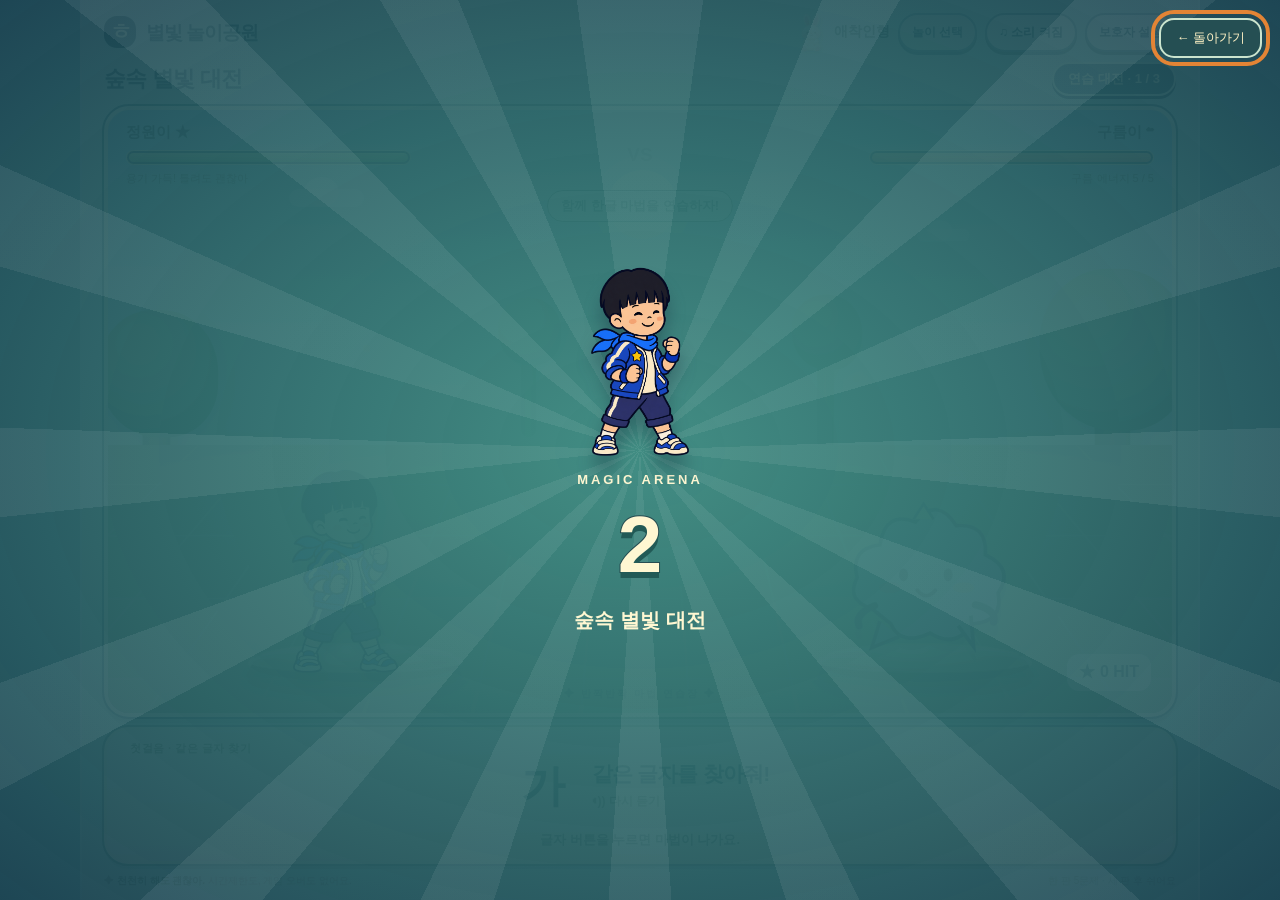
==== commit 989f1320: "아이와 함께 셀 수 있도록 카운트다운을 1초 간격으로 조정" ====
--- a/games/hangul/battle/index.html
+++ b/games/hangul/battle/index.html
@@ -5,10 +5,13 @@
     <meta name="viewport" content="width=device-width,initial-scale=1" />
     <meta name="theme-color" content="#1b1835" />
     <title>숲속 별빛 대전 · 별빛 놀이공원</title>
-    <link rel="stylesheet" href="../../../shared/hangul/field.css" />
-    <script defer src="../../../shared/park.js"></script>
+    <link rel="stylesheet" href="../../../shared/hangul/field.css?v=countdown1" />
+    <link rel="stylesheet" href="../../../shared/countdown.css" />
+    <script defer src="../../../shared/voice/sohee/lines.js"></script>
+    <script defer src="../../../shared/park.js?v=sohee1"></script>
+    <script defer src="../../../shared/countdown.js?v=2"></script>
     <script defer src="../../../shared/hangul/words.js"></script>
-    <script defer src="../../../shared/hangul/controls.js"></script>
+    <script defer src="../../../shared/hangul/controls.js?v=countdown1"></script>
     <script defer src="game.js"></script>
   </head>
   <body class="battle-mode" data-game="battle">
@@ -163,29 +166,6 @@
         ><span id="playNote">한 판 5문제 · 세 판 후 쉬어요</span>
       </footer>
     </main>
-    <div
-      class="scene-curtain"
-      id="sceneCurtain"
-      role="dialog"
-      aria-modal="true"
-      aria-labelledby="sceneLabel"
-      hidden
-    >
-      <button id="sceneCancel">← 돌아가기</button>
-      <div class="scene-load">
-        <img id="sceneAvatar" alt="" />
-        <p class="stage-tag" id="sceneStage">MAGIC ADVENTURE</p>
-        <div
-          class="scene-count"
-          id="sceneCount"
-          role="status"
-          aria-live="polite"
-        >
-          준비!
-        </div>
-        <div class="scene-label" id="sceneLabel">숲속 별빛 대전으로!</div>
-      </div>
-    </div>
     <div
       class="overlay"
       id="result"
@@ -238,7 +218,8 @@
             </select></label
           ><label
             >안내 음성<select id="voiceSelect">
-              <option value="natural">자연스러운 음성 (Supertonic)</option>
+              <option value="sohee">소희 · 새 목소리</option>
+              <option value="classic">기존 목소리 · F1</option>
               <option value="device">기기 기본 음성</option>
             </select></label
           ><button class="small" id="voicePreview">▶ 목소리 들어 보기</button
--- a/shared/hangul/field.css
+++ b/shared/hangul/field.css
@@ -1954,62 +1954,7 @@
 .dealing .memory-card:nth-child(6) {
   animation-delay: 0.3s;
 }
-/* Stage gate and rewards. */
-.scene-curtain {
-  position: fixed;
-  inset: 0;
-  z-index: 30;
-  display: grid;
-  place-items: center;
-  text-align: center;
-  background: radial-gradient(ellipse, #428e84, #183e4def);
-  color: #fff7d2;
-  overflow: hidden;
-}
-.scene-curtain:before {
-  content: '';
-  position: absolute;
-  inset: -50%;
-  background: repeating-conic-gradient(
-    from 0deg,
-    #fff1 0 8deg,
-    transparent 8deg 22deg
-  );
-  animation: curtainRays 24s linear infinite;
-}
-.scene-load {
-  position: relative;
-  animation: sceneIn 0.35s both;
-}
-.scene-load img {
-  height: 190px;
-  filter: drop-shadow(0 14px 8px #18394466);
-  animation: heroEnter 0.6s both;
-}
-.scene-load .stage-tag {
-  font-size: 13px;
-  letter-spacing: 3px;
-  font-weight: 900;
-  margin: 12px 0;
-}
-.scene-count {
-  font-size: 80px;
-  line-height: 1.15;
-  font-weight: 900;
-  min-height: 98px;
-  text-shadow: 0 6px 0 #225a56;
-  -webkit-text-stroke: 2px #254b50;
-  paint-order: stroke fill;
-  animation: countPop 0.35s both;
-}
-.scene-count.go {
-  color: #ffe06c;
-}
-.scene-label {
-  font-size: 20px;
-  font-weight: 900;
-  margin-top: 10px;
-}
+/* Stage arrival and rewards. */
 .arrival {
   animation: stageArrive 0.5s both;
 }
@@ -2108,18 +2053,6 @@
   padding: 13px;
   font-size: 17px;
 }
-.scene-curtain button {
-  position: absolute;
-  right: 18px;
-  top: 18px;
-  z-index: 1;
-  border: 2px solid #cbe4ce;
-  background: #254f53;
-  color: #fff2c5;
-  border-radius: 15px;
-  padding: 9px 15px;
-  font-size: 13px;
-}
 #parent .card {
   border: 4px solid #f6eab7;
   box-shadow: 0 10px 0 #345e56;
@@ -2142,47 +2075,12 @@
     rotate: 2deg;
   }
 }
-@keyframes sceneIn {
-  from {
-    opacity: 0;
-    translate: 0 15px;
-  }
-  to {
-    opacity: 1;
-    translate: 0 0;
-  }
-}
 @keyframes heroSelected {
   40% {
     transform: translateY(-15px) rotate(-6deg) scale(1.04);
   }
   to {
     transform: translateY(0);
-  }
-}
-@keyframes heroEnter {
-  from {
-    transform: translateX(-160px) rotate(-20deg);
-    opacity: 0;
-  }
-  to {
-    transform: translateX(0);
-    opacity: 1;
-  }
-}
-@keyframes curtainRays {
-  to {
-    transform: rotate(360deg);
-  }
-}
-@keyframes countPop {
-  from {
-    scale: 0.45;
-    opacity: 0;
-  }
-  to {
-    scale: 1;
-    opacity: 1;
   }
 }
 @keyframes stageArrive {
@@ -2523,15 +2421,6 @@
   .memory-controls button {
     font-size: 11px;
     padding: 8px 11px;
-  }
-  .scene-load img {
-    height: 165px;
-  }
-  .scene-count {
-    font-size: 70px;
-  }
-  .scene-label {
-    font-size: 17px;
   }
   .prize-popup {
     font-size: 19px;
@@ -2667,9 +2556,6 @@
   .float-letter,
   .menu-sky:before,
   .menu-sky:after,
-  .scene-curtain:before,
-  .scene-load img,
-  .scene-count,
   .arrival,
   .prize-popup,
   .reward-star,
@@ -2707,7 +2593,6 @@
   font-weight: 800;
   font-size: 14px;
 }
-#sceneCurtain[hidden],
 [hidden] {
   display: none !important;
 }
--- a/shared/countdown.css
+++ b/shared/countdown.css
@@ -0,0 +1,130 @@
+.scene-curtain {
+  position: fixed;
+  inset: 0;
+  margin: 0;
+  padding: 0;
+  border: 0;
+  width: 100%;
+  height: 100%;
+  max-width: none;
+  max-height: none;
+  font: 16px/normal 'Malgun Gothic', 'Apple SD Gothic Neo', sans-serif;
+  place-items: center;
+  text-align: center;
+  background: radial-gradient(ellipse, #428e84, #183e4def);
+  color: #fff7d2;
+  overflow: hidden;
+}
+.scene-curtain[open] {
+  display: grid;
+}
+.scene-curtain::backdrop {
+  background: transparent;
+}
+.scene-curtain:before {
+  content: '';
+  position: absolute;
+  inset: -50%;
+  background: repeating-conic-gradient(
+    from 0deg,
+    #fff1 0 8deg,
+    transparent 8deg 22deg
+  );
+  animation: curtainRays 24s linear infinite;
+}
+.scene-load {
+  position: relative;
+  animation: sceneIn 0.35s both;
+}
+.scene-load img {
+  height: 190px;
+  filter: drop-shadow(0 14px 8px #18394466);
+  animation: heroEnter 0.6s both;
+}
+.scene-load .stage-tag {
+  font-size: 13px;
+  letter-spacing: 3px;
+  font-weight: 900;
+  margin: 12px 0;
+}
+.scene-count {
+  font-size: 80px;
+  line-height: 1.15;
+  font-weight: 900;
+  min-height: 98px;
+  text-shadow: 0 6px 0 #225a56;
+  -webkit-text-stroke: 2px #254b50;
+  paint-order: stroke fill;
+  animation: countPop 0.35s both;
+}
+.scene-label {
+  font-size: 20px;
+  font-weight: 900;
+  margin-top: 10px;
+}
+.scene-curtain button {
+  position: absolute;
+  right: 18px;
+  top: 18px;
+  z-index: 1;
+  border: 2px solid #cbe4ce;
+  background: #254f53;
+  color: #fff2c5;
+  border-radius: 15px;
+  padding: 9px 15px;
+  font-size: 13px;
+}
+@keyframes sceneIn {
+  from {
+    opacity: 0;
+    translate: 0 15px;
+  }
+  to {
+    opacity: 1;
+    translate: 0 0;
+  }
+}
+@keyframes heroEnter {
+  from {
+    transform: translateX(-160px) rotate(-20deg);
+    opacity: 0;
+  }
+  to {
+    transform: translateX(0);
+    opacity: 1;
+  }
+}
+@keyframes curtainRays {
+  to {
+    transform: rotate(360deg);
+  }
+}
+@keyframes countPop {
+  from {
+    scale: 0.45;
+    opacity: 0;
+  }
+  to {
+    scale: 1;
+    opacity: 1;
+  }
+}
+@media (max-width: 620px) {
+  .scene-load img {
+    height: 165px;
+  }
+  .scene-count {
+    font-size: 70px;
+  }
+  .scene-label {
+    font-size: 17px;
+  }
+}
+@media (prefers-reduced-motion: reduce) {
+  .scene-curtain:before,
+  .scene-load,
+  .scene-load img,
+  .scene-count {
+    animation: none;
+  }
+}
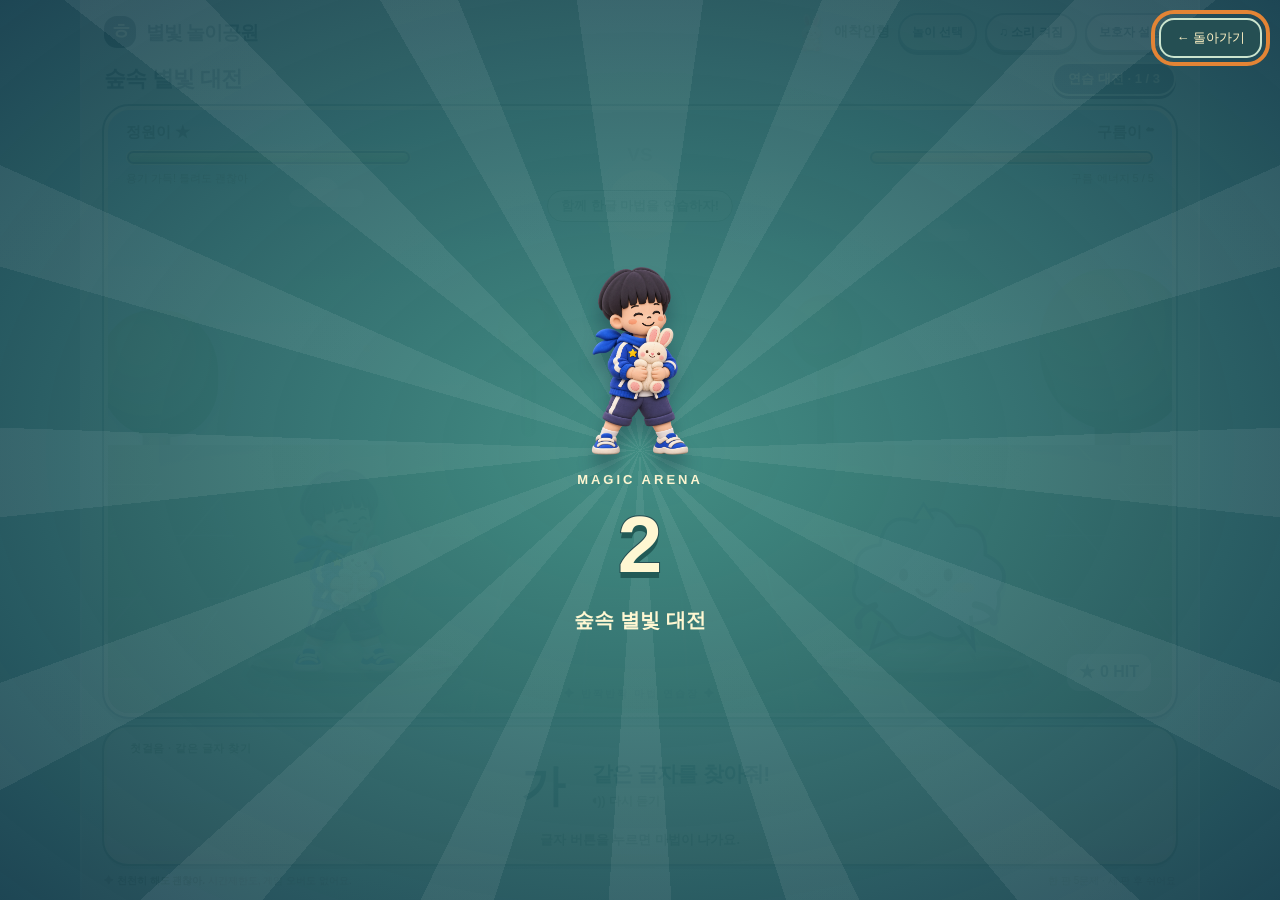
==== commit c3672382: "정원이와 도겸이를 인형 안은 3D 캐릭터로 변경" ====
--- a/games/hangul/battle/index.html
+++ b/games/hangul/battle/index.html
@@ -8,7 +8,8 @@
     <link rel="stylesheet" href="../../../shared/hangul/field.css?v=countdown1" />
     <link rel="stylesheet" href="../../../shared/countdown.css" />
     <script defer src="../../../shared/voice/sohee/lines.js"></script>
-    <script defer src="../../../shared/park.js?v=sohee1"></script>
+    <script defer src="../../../shared/characters/catalog.js?v=3d1"></script>
+    <script defer src="../../../shared/park.js?v=characters1"></script>
     <script defer src="../../../shared/countdown.js?v=2"></script>
     <script defer src="../../../shared/hangul/words.js"></script>
     <script defer src="../../../shared/hangul/controls.js?v=countdown1"></script>
